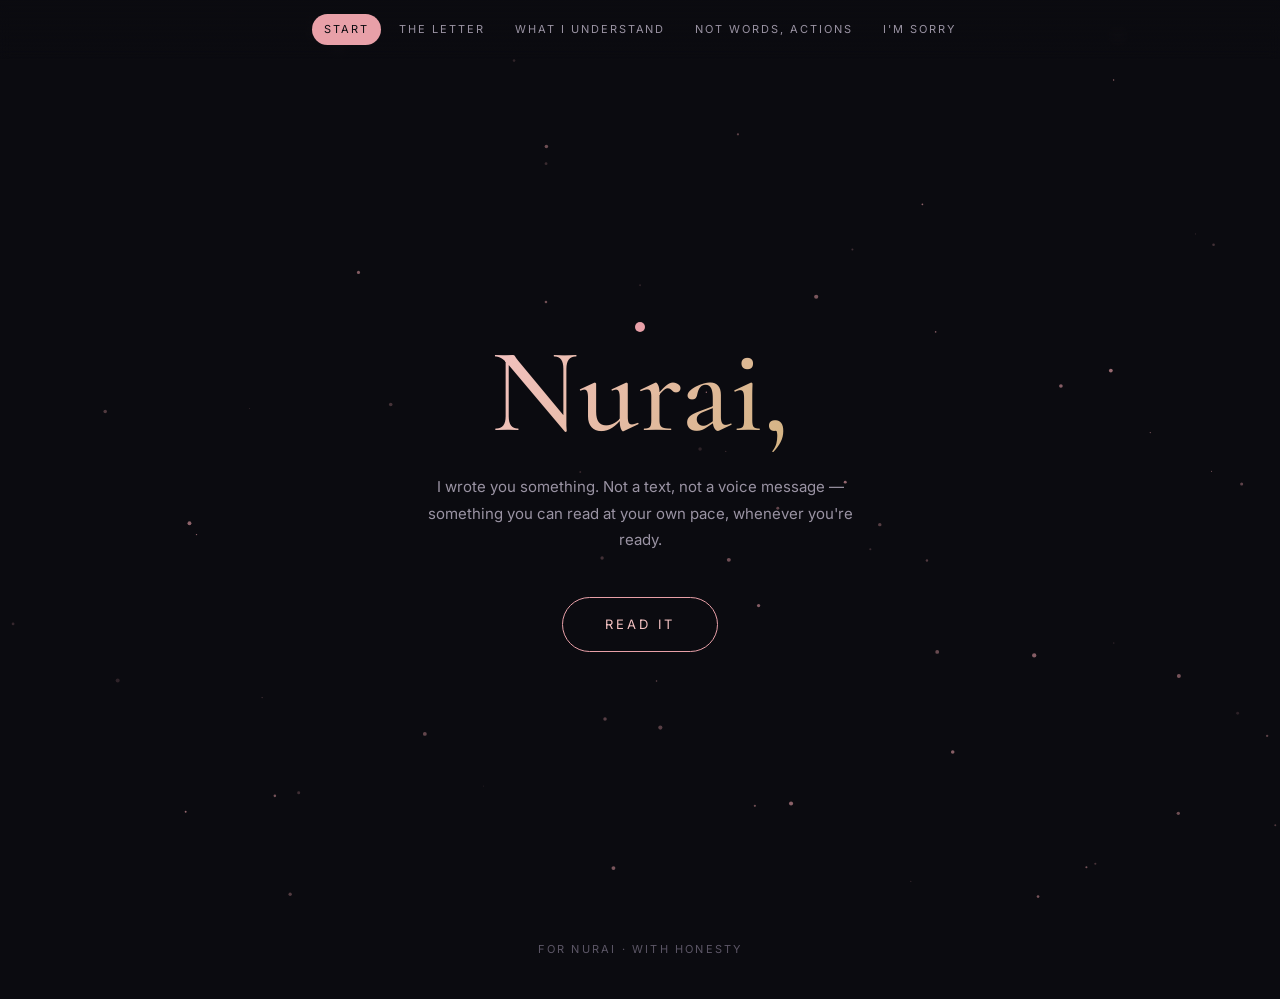
==== index.html @ 15f601dc "first commit" ====
<!DOCTYPE html>
<html lang="en">
<head>
<meta charset="UTF-8">
<meta name="viewport" content="width=device-width, initial-scale=1.0">
<title>Nurai — For Nurai</title>
<link rel="preconnect" href="https://fonts.googleapis.com">
<link href="https://fonts.googleapis.com/css2?family=Cormorant+Garamond:ital,wght@0,400;0,500;0,600;1,400;1,500&family=Inter:wght@300;400;500&display=swap" rel="stylesheet">
<link rel="stylesheet" href="css/style.css">
</head>
<body>
<canvas id="stars"></canvas>
<nav>
  <a href="index.html" class="active">Start</a>
  <a href="letter.html">The Letter</a>
  <a href="understand.html">What I Understand</a>
  <a href="actions.html">Not Words, Actions</a>
  <a href="sorry.html">I'm Sorry</a>
</nav>

<div class="hero">
  <div class="pulse"></div>
  <h1>Nurai,</h1>
  <p class="sub">I wrote you something. Not a text, not a voice message —
  something you can read at your own pace, whenever you're ready.</p>
  <a class="btn" href="letter.html">Read it</a>
</div>
<footer>For Nurai · with honesty</footer>

<script src="js/main.js"></script>
</body>
</html>
---- css/style.css ----
:root{
  --bg:#0b0b10; --bg2:#12121a; --ink:#e9e4de; --muted:#9a93a3;
  --rose:#e8a0a8; --rose2:#f4c2c2; --gold:#d4b483;
  --serif:'Cormorant Garamond',Georgia,serif; --sans:'Inter',system-ui,sans-serif;
}
*{margin:0;padding:0;box-sizing:border-box}
html{scroll-behavior:smooth}
body{background:var(--bg);color:var(--ink);font-family:var(--sans);
  line-height:1.75;-webkit-font-smoothing:antialiased;overflow-x:hidden}
#stars{position:fixed;inset:0;z-index:0;pointer-events:none}
.wrap{position:relative;z-index:1;max-width:760px;margin:0 auto;padding:0 24px}

/* nav */
nav{position:fixed;top:0;left:0;right:0;z-index:10;
  display:flex;justify-content:center;gap:6px;padding:14px 10px;
  background:linear-gradient(180deg,rgba(11,11,16,.92),rgba(11,11,16,0));
  backdrop-filter:blur(6px);flex-wrap:wrap}
nav a{font-size:11px;letter-spacing:.18em;text-transform:uppercase;
  color:var(--muted);text-decoration:none;padding:6px 12px;border-radius:99px;
  transition:all .3s}
nav a:hover{color:var(--rose2)}
nav a.active{color:var(--bg);background:var(--rose)}

/* hero */
.hero{min-height:100vh;display:flex;flex-direction:column;justify-content:center;align-items:center;text-align:center;padding:100px 24px 60px}
.hero h1{font-family:var(--serif);font-weight:500;font-size:clamp(56px,12vw,120px);
  line-height:1;background:linear-gradient(120deg,var(--rose2),var(--gold));
  -webkit-background-clip:text;background-clip:text;color:transparent}
.hero .sub{margin-top:22px;color:var(--muted);font-size:15px;max-width:460px}
.pulse{width:10px;height:10px;border-radius:50%;background:var(--rose);
  margin:34px auto 0;animation:pulse 2s infinite}
@keyframes pulse{0%{box-shadow:0 0 0 0 rgba(232,160,168,.6)}70%{box-shadow:0 0 0 22px rgba(232,160,168,0)}100%{box-shadow:0 0 0 0 rgba(232,160,168,0)}}

.btn{display:inline-block;margin-top:44px;padding:15px 42px;border:1px solid var(--rose);
  color:var(--rose2);text-decoration:none;border-radius:99px;font-size:13px;
  letter-spacing:.22em;text-transform:uppercase;transition:all .4s}
.btn:hover{background:var(--rose);color:var(--bg);box-shadow:0 0 40px rgba(232,160,168,.35)}

/* letter pages */
.page{max-width:700px;margin:0 auto;padding:140px 24px 120px}
.kicker{font-size:11px;letter-spacing:.3em;text-transform:uppercase;color:var(--gold);margin-bottom:14px}
.page h2{font-family:var(--serif);font-weight:500;font-size:clamp(34px,6vw,52px);line-height:1.15;margin-bottom:40px}
.page h2 em{color:var(--rose2);font-style:italic}
.letter p{font-family:var(--serif);font-size:clamp(19px,2.6vw,23px);line-height:1.85;color:#ddd6d0;margin-bottom:30px}
.letter p:first-of-type::first-letter{font-size:2.2em;color:var(--rose);float:left;line-height:1;margin:6px 10px 0 0}
.letter strong{color:var(--rose2);font-weight:600}
.divider{text-align:center;color:var(--rose);letter-spacing:1em;margin:50px 0;font-size:12px;opacity:.7}

/* quote cards */
.quote{border-left:2px solid var(--rose);padding:6px 0 6px 22px;margin:44px 0;
  font-family:var(--serif);font-style:italic;font-size:clamp(22px,3.4vw,28px);color:var(--rose2);line-height:1.5}

/* actions list */
.action{display:flex;gap:18px;align-items:flex-start;padding:24px 0;border-bottom:1px solid rgba(233,228,222,.08)}
.action .num{font-family:var(--serif);font-size:34px;color:var(--gold);line-height:1;min-width:44px}
.action h3{font-family:var(--serif);font-size:23px;font-weight:600;color:var(--rose2);margin-bottom:6px}
.action p{color:var(--muted);font-size:15px}

/* final */
.final{text-align:center;min-height:100vh;display:flex;flex-direction:column;justify-content:center}
.final h2{font-family:var(--serif);font-weight:500;font-size:clamp(44px,9vw,90px);line-height:1.1;
  background:linear-gradient(120deg,var(--rose2),var(--gold));-webkit-background-clip:text;background-clip:text;color:transparent}
.final p{color:var(--muted);max-width:480px;margin:30px auto 0;font-size:15px}
.heart{display:inline-block;font-size:34px;animation:beat 1.4s infinite ease-in-out;margin-top:40px}
@keyframes beat{0%,100%{transform:scale(1)}25%{transform:scale(1.18)}40%{transform:scale(1)}}

/* reveal */
.reveal{opacity:0;transform:translateY(34px);transition:opacity .9s ease,transform .9s ease}
.reveal.visible{opacity:1;transform:none}

.pager{display:flex;justify-content:space-between;margin-top:70px;gap:12px;flex-wrap:wrap}
.pager a{font-size:12px;letter-spacing:.16em;text-transform:uppercase;color:var(--muted);text-decoration:none;transition:color .3s}
.pager a:hover{color:var(--rose2)}
.pager a.next{color:var(--rose)}
footer{text-align:center;padding:40px 20px;color:#5c5666;font-size:11px;letter-spacing:.2em;text-transform:uppercase}
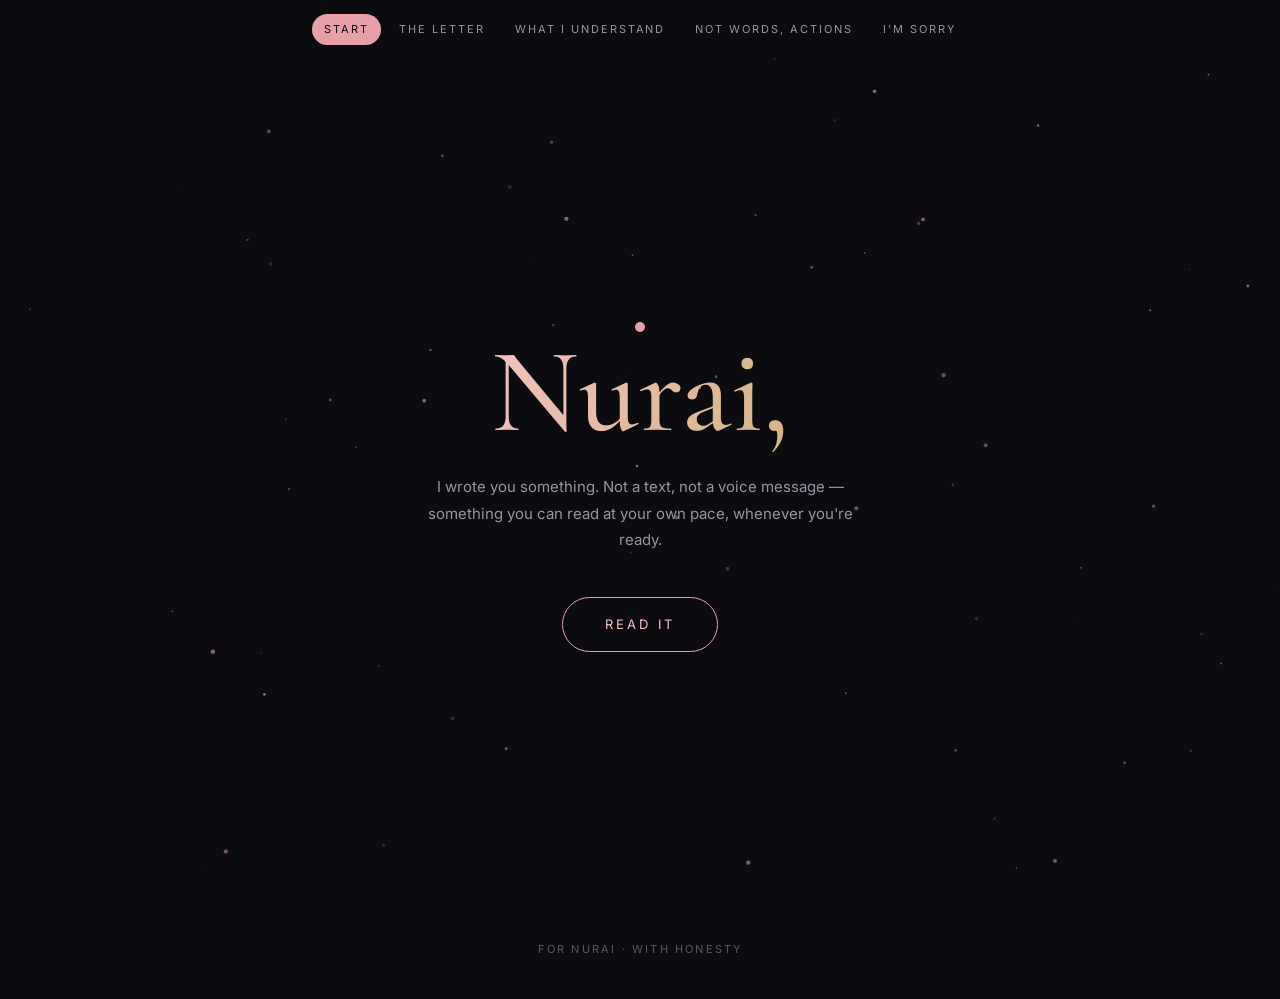
==== commit 83b52a41: "i will update smth here" ====
--- a/index.html
+++ b/index.html
@@ -1,32 +1,37 @@
-<!DOCTYPE html>
+<!doctype html>
 <html lang="en">
-<head>
-<meta charset="UTF-8">
-<meta name="viewport" content="width=device-width, initial-scale=1.0">
-<title>Nurai — For Nurai</title>
-<link rel="preconnect" href="https://fonts.googleapis.com">
-<link href="https://fonts.googleapis.com/css2?family=Cormorant+Garamond:ital,wght@0,400;0,500;0,600;1,400;1,500&family=Inter:wght@300;400;500&display=swap" rel="stylesheet">
-<link rel="stylesheet" href="css/style.css">
-</head>
-<body>
-<canvas id="stars"></canvas>
-<nav>
-  <a href="index.html" class="active">Start</a>
-  <a href="letter.html">The Letter</a>
-  <a href="understand.html">What I Understand</a>
-  <a href="actions.html">Not Words, Actions</a>
-  <a href="sorry.html">I'm Sorry</a>
-</nav>
+  <head>
+    <meta charset="UTF-8" />
+    <meta name="viewport" content="width=device-width, initial-scale=1.0" />
+    <title>Nurai — For Nurai</title>
+    <link rel="preconnect" href="https://fonts.googleapis.com" />
+    <link
+      href="https://fonts.googleapis.com/css2?family=Cormorant+Garamond:ital,wght@0,400;0,500;0,600;1,400;1,500&family=Inter:wght@300;400;500&display=swap"
+      rel="stylesheet"
+    />
+    <link rel="stylesheet" href="css/style.css" />
+  </head>
+  <body>
+    <canvas id="stars"></canvas>
+    <nav>
+      <a href="index.html" class="active">Start</a>
+      <a href="letter.html">The Letter</a>
+      <a href="understand.html">What I Understand</a>
+      <a href="actions.html">Not Words, Actions</a>
+      <a href="sorry.html">I'm Sorry</a>
+    </nav>
 
-<div class="hero">
-  <div class="pulse"></div>
-  <h1>Nurai,</h1>
-  <p class="sub">I wrote you something. Not a text, not a voice message —
-  something you can read at your own pace, whenever you're ready.</p>
-  <a class="btn" href="letter.html">Read it</a>
-</div>
-<footer>For Nurai · with honesty</footer>
+    <div class="hero">
+      <div class="pulse"></div>
+      <h1>Nurai,</h1>
+      <p class="sub">
+        I wrote you something. Not a text, not a voice message — something you
+        can read at your own pace, whenever you're ready.
+      </p>
+      <a class="btn" href="letter.html">Read it</a>
+    </div>
+    <footer>For Nurai · with honesty</footer>
 
-<script src="js/main.js"></script>
-</body>
-</html>+    <script src="js/main.js"></script>
+  </body>
+</html>
--- a/css/style.css
+++ b/css/style.css
@@ -1,76 +1,318 @@
-
-:root{
-  --bg:#0b0b10; --bg2:#12121a; --ink:#e9e4de; --muted:#9a93a3;
-  --rose:#e8a0a8; --rose2:#f4c2c2; --gold:#d4b483;
-  --serif:'Cormorant Garamond',Georgia,serif; --sans:'Inter',system-ui,sans-serif;
-}
-*{margin:0;padding:0;box-sizing:border-box}
-html{scroll-behavior:smooth}
-body{background:var(--bg);color:var(--ink);font-family:var(--sans);
-  line-height:1.75;-webkit-font-smoothing:antialiased;overflow-x:hidden}
-#stars{position:fixed;inset:0;z-index:0;pointer-events:none}
-.wrap{position:relative;z-index:1;max-width:760px;margin:0 auto;padding:0 24px}
+:root {
+  --bg: #0b0b10;
+  --bg2: #12121a;
+  --ink: #e9e4de;
+  --muted: #9a93a3;
+  --rose: #e8a0a8;
+  --rose2: #f4c2c2;
+  --gold: #d4b483;
+  --serif: "Cormorant Garamond", Georgia, serif;
+  --sans: "Inter", system-ui, sans-serif;
+}
+* {
+  margin: 0;
+  padding: 0;
+  box-sizing: border-box;
+}
+html {
+  scroll-behavior: smooth;
+}
+body {
+  background: var(--bg);
+  color: var(--ink);
+  font-family: var(--sans);
+  line-height: 1.75;
+  -webkit-font-smoothing: antialiased;
+  overflow-x: hidden;
+}
+#stars {
+  position: fixed;
+  inset: 0;
+  z-index: 0;
+  pointer-events: none;
+}
+.wrap {
+  position: relative;
+  z-index: 1;
+  max-width: 760px;
+  margin: 0 auto;
+  padding: 0 24px;
+}
 
 /* nav */
-nav{position:fixed;top:0;left:0;right:0;z-index:10;
-  display:flex;justify-content:center;gap:6px;padding:14px 10px;
-  background:linear-gradient(180deg,rgba(11,11,16,.92),rgba(11,11,16,0));
-  backdrop-filter:blur(6px);flex-wrap:wrap}
-nav a{font-size:11px;letter-spacing:.18em;text-transform:uppercase;
-  color:var(--muted);text-decoration:none;padding:6px 12px;border-radius:99px;
-  transition:all .3s}
-nav a:hover{color:var(--rose2)}
-nav a.active{color:var(--bg);background:var(--rose)}
+nav {
+  position: fixed;
+  top: 0;
+  left: 0;
+  right: 0;
+  z-index: 10;
+  display: flex;
+  justify-content: center;
+  gap: 6px;
+  padding: 14px 10px;
+  background: linear-gradient(
+    180deg,
+    rgba(11, 11, 16, 0.92),
+    rgba(11, 11, 16, 0)
+  );
+  backdrop-filter: blur(6px);
+  flex-wrap: wrap;
+}
+nav a {
+  font-size: 11px;
+  letter-spacing: 0.18em;
+  text-transform: uppercase;
+  color: var(--muted);
+  text-decoration: none;
+  padding: 6px 12px;
+  border-radius: 99px;
+  transition: all 0.3s;
+}
+nav a:hover {
+  color: var(--rose2);
+}
+nav a.active {
+  color: var(--bg);
+  background: var(--rose);
+}
 
 /* hero */
-.hero{min-height:100vh;display:flex;flex-direction:column;justify-content:center;align-items:center;text-align:center;padding:100px 24px 60px}
-.hero h1{font-family:var(--serif);font-weight:500;font-size:clamp(56px,12vw,120px);
-  line-height:1;background:linear-gradient(120deg,var(--rose2),var(--gold));
-  -webkit-background-clip:text;background-clip:text;color:transparent}
-.hero .sub{margin-top:22px;color:var(--muted);font-size:15px;max-width:460px}
-.pulse{width:10px;height:10px;border-radius:50%;background:var(--rose);
-  margin:34px auto 0;animation:pulse 2s infinite}
-@keyframes pulse{0%{box-shadow:0 0 0 0 rgba(232,160,168,.6)}70%{box-shadow:0 0 0 22px rgba(232,160,168,0)}100%{box-shadow:0 0 0 0 rgba(232,160,168,0)}}
-
-.btn{display:inline-block;margin-top:44px;padding:15px 42px;border:1px solid var(--rose);
-  color:var(--rose2);text-decoration:none;border-radius:99px;font-size:13px;
-  letter-spacing:.22em;text-transform:uppercase;transition:all .4s}
-.btn:hover{background:var(--rose);color:var(--bg);box-shadow:0 0 40px rgba(232,160,168,.35)}
+.hero {
+  min-height: 100vh;
+  display: flex;
+  flex-direction: column;
+  justify-content: center;
+  align-items: center;
+  text-align: center;
+  padding: 100px 24px 60px;
+}
+.hero h1 {
+  font-family: var(--serif);
+  font-weight: 500;
+  font-size: clamp(56px, 12vw, 120px);
+  line-height: 1;
+  background: linear-gradient(120deg, var(--rose2), var(--gold));
+  -webkit-background-clip: text;
+  background-clip: text;
+  color: transparent;
+}
+.hero .sub {
+  margin-top: 22px;
+  color: var(--muted);
+  font-size: 15px;
+  max-width: 460px;
+}
+.pulse {
+  width: 10px;
+  height: 10px;
+  border-radius: 50%;
+  background: var(--rose);
+  margin: 34px auto 0;
+  animation: pulse 2s infinite;
+}
+@keyframes pulse {
+  0% {
+    box-shadow: 0 0 0 0 rgba(232, 160, 168, 0.6);
+  }
+  70% {
+    box-shadow: 0 0 0 22px rgba(232, 160, 168, 0);
+  }
+  100% {
+    box-shadow: 0 0 0 0 rgba(232, 160, 168, 0);
+  }
+}
+
+.btn {
+  display: inline-block;
+  margin-top: 44px;
+  padding: 15px 42px;
+  border: 1px solid var(--rose);
+  color: var(--rose2);
+  text-decoration: none;
+  border-radius: 99px;
+  font-size: 13px;
+  letter-spacing: 0.22em;
+  text-transform: uppercase;
+  transition: all 0.4s;
+}
+.btn:hover {
+  background: var(--rose);
+  color: var(--bg);
+  box-shadow: 0 0 40px rgba(232, 160, 168, 0.35);
+}
 
 /* letter pages */
-.page{max-width:700px;margin:0 auto;padding:140px 24px 120px}
-.kicker{font-size:11px;letter-spacing:.3em;text-transform:uppercase;color:var(--gold);margin-bottom:14px}
-.page h2{font-family:var(--serif);font-weight:500;font-size:clamp(34px,6vw,52px);line-height:1.15;margin-bottom:40px}
-.page h2 em{color:var(--rose2);font-style:italic}
-.letter p{font-family:var(--serif);font-size:clamp(19px,2.6vw,23px);line-height:1.85;color:#ddd6d0;margin-bottom:30px}
-.letter p:first-of-type::first-letter{font-size:2.2em;color:var(--rose);float:left;line-height:1;margin:6px 10px 0 0}
-.letter strong{color:var(--rose2);font-weight:600}
-.divider{text-align:center;color:var(--rose);letter-spacing:1em;margin:50px 0;font-size:12px;opacity:.7}
+.page {
+  max-width: 700px;
+  margin: 0 auto;
+  padding: 140px 24px 120px;
+}
+.kicker {
+  font-size: 11px;
+  letter-spacing: 0.3em;
+  text-transform: uppercase;
+  color: var(--gold);
+  margin-bottom: 14px;
+}
+.page h2 {
+  font-family: var(--serif);
+  font-weight: 500;
+  font-size: clamp(34px, 6vw, 52px);
+  line-height: 1.15;
+  margin-bottom: 40px;
+}
+.page h2 em {
+  color: var(--rose2);
+  font-style: italic;
+}
+.letter p {
+  font-family: var(--serif);
+  font-size: clamp(19px, 2.6vw, 23px);
+  line-height: 1.85;
+  color: #ddd6d0;
+  margin-bottom: 30px;
+}
+.letter p:first-of-type::first-letter {
+  font-size: 2.2em;
+  color: var(--rose);
+  float: left;
+  line-height: 1;
+  margin: 6px 10px 0 0;
+}
+.letter strong {
+  color: var(--rose2);
+  font-weight: 600;
+}
+.divider {
+  text-align: center;
+  color: var(--rose);
+  letter-spacing: 1em;
+  margin: 50px 0;
+  font-size: 12px;
+  opacity: 0.7;
+}
 
 /* quote cards */
-.quote{border-left:2px solid var(--rose);padding:6px 0 6px 22px;margin:44px 0;
-  font-family:var(--serif);font-style:italic;font-size:clamp(22px,3.4vw,28px);color:var(--rose2);line-height:1.5}
+.quote {
+  border-left: 2px solid var(--rose);
+  padding: 6px 0 6px 22px;
+  margin: 44px 0;
+  font-family: var(--serif);
+  font-style: italic;
+  font-size: clamp(22px, 3.4vw, 28px);
+  color: var(--rose2);
+  line-height: 1.5;
+}
 
 /* actions list */
-.action{display:flex;gap:18px;align-items:flex-start;padding:24px 0;border-bottom:1px solid rgba(233,228,222,.08)}
-.action .num{font-family:var(--serif);font-size:34px;color:var(--gold);line-height:1;min-width:44px}
-.action h3{font-family:var(--serif);font-size:23px;font-weight:600;color:var(--rose2);margin-bottom:6px}
-.action p{color:var(--muted);font-size:15px}
+.action {
+  display: flex;
+  gap: 18px;
+  align-items: flex-start;
+  padding: 24px 0;
+  border-bottom: 1px solid rgba(233, 228, 222, 0.08);
+}
+.action .num {
+  font-family: var(--serif);
+  font-size: 34px;
+  color: var(--gold);
+  line-height: 1;
+  min-width: 44px;
+}
+.action h3 {
+  font-family: var(--serif);
+  font-size: 23px;
+  font-weight: 600;
+  color: var(--rose2);
+  margin-bottom: 6px;
+}
+.action p {
+  color: var(--muted);
+  font-size: 15px;
+}
 
 /* final */
-.final{text-align:center;min-height:100vh;display:flex;flex-direction:column;justify-content:center}
-.final h2{font-family:var(--serif);font-weight:500;font-size:clamp(44px,9vw,90px);line-height:1.1;
-  background:linear-gradient(120deg,var(--rose2),var(--gold));-webkit-background-clip:text;background-clip:text;color:transparent}
-.final p{color:var(--muted);max-width:480px;margin:30px auto 0;font-size:15px}
-.heart{display:inline-block;font-size:34px;animation:beat 1.4s infinite ease-in-out;margin-top:40px}
-@keyframes beat{0%,100%{transform:scale(1)}25%{transform:scale(1.18)}40%{transform:scale(1)}}
+.final {
+  text-align: center;
+  min-height: 100vh;
+  display: flex;
+  flex-direction: column;
+  justify-content: center;
+}
+.final h2 {
+  font-family: var(--serif);
+  font-weight: 500;
+  font-size: clamp(44px, 9vw, 90px);
+  line-height: 1.1;
+  background: linear-gradient(120deg, var(--rose2), var(--gold));
+  -webkit-background-clip: text;
+  background-clip: text;
+  color: transparent;
+}
+.final p {
+  color: var(--muted);
+  max-width: 480px;
+  margin: 30px auto 0;
+  font-size: 15px;
+}
+.heart {
+  display: inline-block;
+  font-size: 34px;
+  animation: beat 1.4s infinite ease-in-out;
+  margin-top: 40px;
+}
+@keyframes beat {
+  0%,
+  100% {
+    transform: scale(1);
+  }
+  25% {
+    transform: scale(1.18);
+  }
+  40% {
+    transform: scale(1);
+  }
+}
 
 /* reveal */
-.reveal{opacity:0;transform:translateY(34px);transition:opacity .9s ease,transform .9s ease}
-.reveal.visible{opacity:1;transform:none}
-
-.pager{display:flex;justify-content:space-between;margin-top:70px;gap:12px;flex-wrap:wrap}
-.pager a{font-size:12px;letter-spacing:.16em;text-transform:uppercase;color:var(--muted);text-decoration:none;transition:color .3s}
-.pager a:hover{color:var(--rose2)}
-.pager a.next{color:var(--rose)}
-footer{text-align:center;padding:40px 20px;color:#5c5666;font-size:11px;letter-spacing:.2em;text-transform:uppercase}
+.reveal {
+  opacity: 0;
+  transform: translateY(34px);
+  transition:
+    opacity 0.9s ease,
+    transform 0.9s ease;
+}
+.reveal.visible {
+  opacity: 1;
+  transform: none;
+}
+
+.pager {
+  display: flex;
+  justify-content: space-between;
+  margin-top: 70px;
+  gap: 12px;
+  flex-wrap: wrap;
+}
+.pager a {
+  font-size: 12px;
+  letter-spacing: 0.16em;
+  text-transform: uppercase;
+  color: var(--muted);
+  text-decoration: none;
+  transition: color 0.3s;
+}
+.pager a:hover {
+  color: var(--rose2);
+}
+.pager a.next {
+  color: var(--rose);
+}
+footer {
+  text-align: center;
+  padding: 40px 20px;
+  color: #5c5666;
+  font-size: 11px;
+  letter-spacing: 0.2em;
+  text-transform: uppercase;
+}
